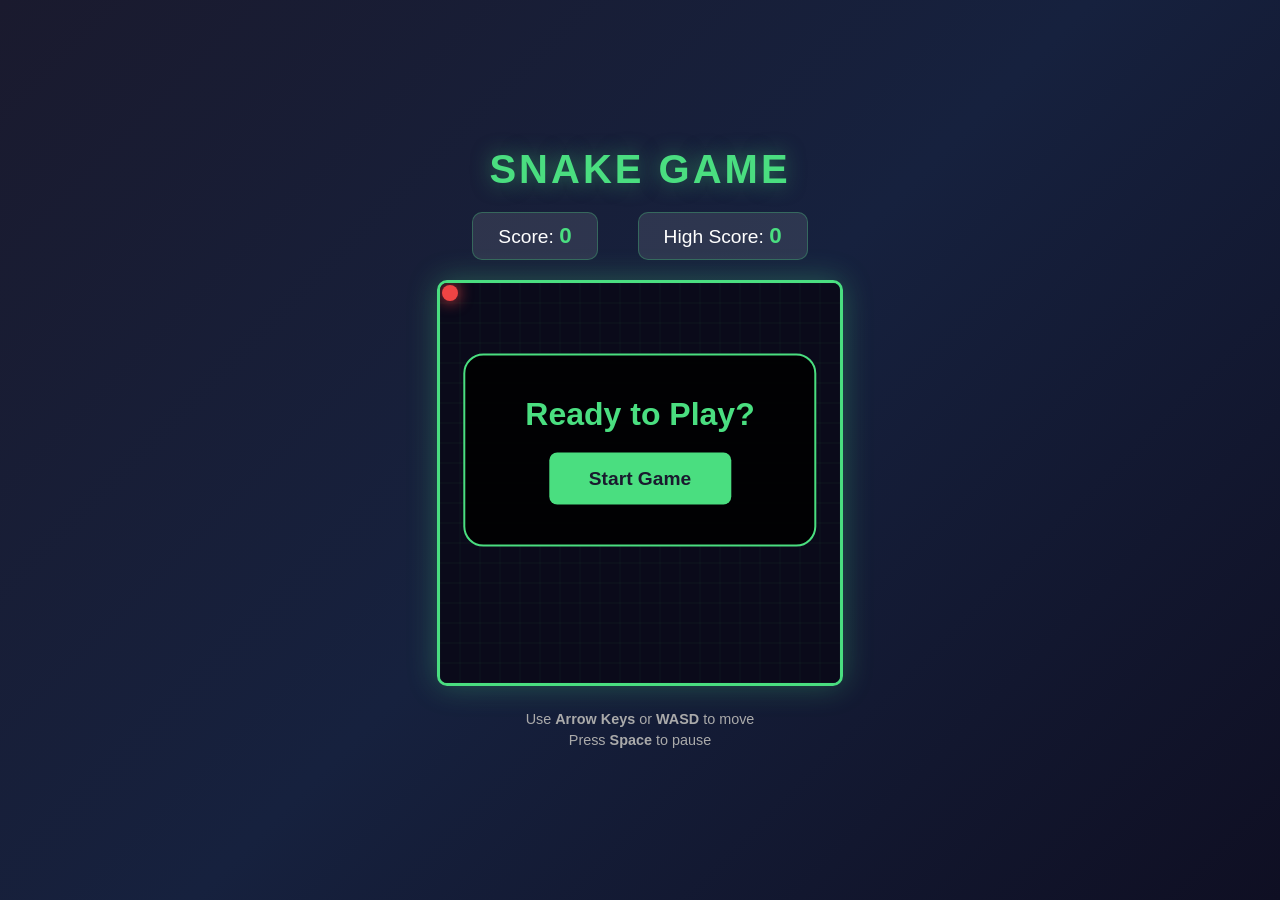
==== Snake-Game/index.html @ 258156fb "Add Snake Game - Classic snake game with dark theme - Arrow keys/WASD controls, space to pause - Sco" ====
<!DOCTYPE html>
<html lang="en">
<head>
    <meta charset="UTF-8">
    <meta name="viewport" content="width=device-width, initial-scale=1.0">
    <title>Snake Game</title>
    <style>
        * {
            margin: 0;
            padding: 0;
            box-sizing: border-box;
        }

        body {
            background: linear-gradient(135deg, #1a1a2e 0%, #16213e 50%, #0f0f23 100%);
            min-height: 100vh;
            display: flex;
            flex-direction: column;
            justify-content: center;
            align-items: center;
            font-family: 'Segoe UI', Tahoma, Geneva, Verdana, sans-serif;
            color: #fff;
        }

        h1 {
            color: #4ade80;
            font-size: 2.5rem;
            margin-bottom: 20px;
            text-shadow: 0 0 20px rgba(74, 222, 128, 0.5);
            letter-spacing: 3px;
        }

        .game-container {
            display: flex;
            flex-direction: column;
            align-items: center;
            gap: 20px;
        }

        .score-board {
            display: flex;
            gap: 40px;
            font-size: 1.2rem;
        }

        .score-item {
            background: rgba(255, 255, 255, 0.1);
            padding: 10px 25px;
            border-radius: 10px;
            border: 1px solid rgba(74, 222, 128, 0.3);
        }

        .score-item span {
            color: #4ade80;
            font-weight: bold;
            font-size: 1.4rem;
        }

        canvas {
            border: 3px solid #4ade80;
            border-radius: 10px;
            box-shadow: 0 0 30px rgba(74, 222, 128, 0.3),
                        inset 0 0 50px rgba(0, 0, 0, 0.5);
        }

        .controls {
            text-align: center;
            color: #aaa;
            font-size: 0.9rem;
        }

        .controls p {
            margin: 5px 0;
        }

        .game-over {
            position: absolute;
            top: 50%;
            left: 50%;
            transform: translate(-50%, -50%);
            background: rgba(0, 0, 0, 0.9);
            padding: 40px 60px;
            border-radius: 20px;
            border: 2px solid #ef4444;
            text-align: center;
            display: none;
            z-index: 10;
        }

        .game-over h2 {
            color: #ef4444;
            font-size: 2rem;
            margin-bottom: 15px;
        }

        .game-over p {
            font-size: 1.2rem;
            margin-bottom: 20px;
        }

        .game-over button {
            background: #4ade80;
            color: #1a1a2e;
            border: none;
            padding: 12px 30px;
            font-size: 1.1rem;
            font-weight: bold;
            border-radius: 8px;
            cursor: pointer;
            transition: all 0.3s ease;
        }

        .game-over button:hover {
            background: #22c55e;
            transform: scale(1.05);
            box-shadow: 0 0 20px rgba(74, 222, 128, 0.5);
        }

        .start-screen {
            position: absolute;
            top: 50%;
            left: 50%;
            transform: translate(-50%, -50%);
            background: rgba(0, 0, 0, 0.9);
            padding: 40px 60px;
            border-radius: 20px;
            border: 2px solid #4ade80;
            text-align: center;
            z-index: 10;
        }

        .start-screen h2 {
            color: #4ade80;
            font-size: 2rem;
            margin-bottom: 20px;
        }

        .start-screen button {
            background: #4ade80;
            color: #1a1a2e;
            border: none;
            padding: 15px 40px;
            font-size: 1.2rem;
            font-weight: bold;
            border-radius: 8px;
            cursor: pointer;
            transition: all 0.3s ease;
        }

        .start-screen button:hover {
            background: #22c55e;
            transform: scale(1.05);
            box-shadow: 0 0 20px rgba(74, 222, 128, 0.5);
        }
    </style>
</head>
<body>
    <h1>SNAKE GAME</h1>

    <div class="game-container">
        <div class="score-board">
            <div class="score-item">Score: <span id="score">0</span></div>
            <div class="score-item">High Score: <span id="highScore">0</span></div>
        </div>

        <canvas id="gameCanvas" width="400" height="400"></canvas>

        <div class="controls">
            <p>Use <strong>Arrow Keys</strong> or <strong>WASD</strong> to move</p>
            <p>Press <strong>Space</strong> to pause</p>
        </div>
    </div>

    <div class="start-screen" id="startScreen">
        <h2>Ready to Play?</h2>
        <button onclick="startGame()">Start Game</button>
    </div>

    <div class="game-over" id="gameOver">
        <h2>Game Over!</h2>
        <p>Final Score: <span id="finalScore">0</span></p>
        <button onclick="restartGame()">Play Again</button>
    </div>

    <script>
        const canvas = document.getElementById('gameCanvas');
        const ctx = canvas.getContext('2d');

        const gridSize = 20;
        const tileCount = canvas.width / gridSize;

        let snake = [];
        let food = { x: 0, y: 0 };
        let direction = { x: 0, y: 0 };
        let nextDirection = { x: 0, y: 0 };
        let score = 0;
        let highScore = localStorage.getItem('snakeHighScore') || 0;
        let gameLoop;
        let gameSpeed = 100;
        let isPaused = false;
        let isGameOver = false;

        document.getElementById('highScore').textContent = highScore;

        function initGame() {
            snake = [
                { x: 10, y: 10 },
                { x: 9, y: 10 },
                { x: 8, y: 10 }
            ];
            direction = { x: 1, y: 0 };
            nextDirection = { x: 1, y: 0 };
            score = 0;
            gameSpeed = 100;
            isPaused = false;
            isGameOver = false;
            document.getElementById('score').textContent = score;
            placeFood();
        }

        function placeFood() {
            let validPosition = false;
            while (!validPosition) {
                food.x = Math.floor(Math.random() * tileCount);
                food.y = Math.floor(Math.random() * tileCount);

                validPosition = true;
                for (let segment of snake) {
                    if (segment.x === food.x && segment.y === food.y) {
                        validPosition = false;
                        break;
                    }
                }
            }
        }

        function update() {
            if (isPaused || isGameOver) return;

            direction = { ...nextDirection };

            const head = { x: snake[0].x + direction.x, y: snake[0].y + direction.y };

            // Check wall collision
            if (head.x < 0 || head.x >= tileCount || head.y < 0 || head.y >= tileCount) {
                endGame();
                return;
            }

            // Check self collision
            for (let segment of snake) {
                if (head.x === segment.x && head.y === segment.y) {
                    endGame();
                    return;
                }
            }

            snake.unshift(head);

            // Check food collision
            if (head.x === food.x && head.y === food.y) {
                score += 10;
                document.getElementById('score').textContent = score;
                placeFood();

                // Speed up slightly
                if (gameSpeed > 50) {
                    gameSpeed -= 2;
                    clearInterval(gameLoop);
                    gameLoop = setInterval(gameStep, gameSpeed);
                }
            } else {
                snake.pop();
            }
        }

        function draw() {
            // Clear canvas
            ctx.fillStyle = '#0a0a1a';
            ctx.fillRect(0, 0, canvas.width, canvas.height);

            // Draw grid (subtle)
            ctx.strokeStyle = 'rgba(74, 222, 128, 0.1)';
            ctx.lineWidth = 0.5;
            for (let i = 0; i <= tileCount; i++) {
                ctx.beginPath();
                ctx.moveTo(i * gridSize, 0);
                ctx.lineTo(i * gridSize, canvas.height);
                ctx.stroke();
                ctx.beginPath();
                ctx.moveTo(0, i * gridSize);
                ctx.lineTo(canvas.width, i * gridSize);
                ctx.stroke();
            }

            // Draw food with glow
            ctx.shadowColor = '#ef4444';
            ctx.shadowBlur = 15;
            ctx.fillStyle = '#ef4444';
            ctx.beginPath();
            ctx.arc(
                food.x * gridSize + gridSize / 2,
                food.y * gridSize + gridSize / 2,
                gridSize / 2 - 2,
                0,
                Math.PI * 2
            );
            ctx.fill();
            ctx.shadowBlur = 0;

            // Draw snake
            snake.forEach((segment, index) => {
                const isHead = index === 0;

                // Gradient color from head to tail
                const gradient = ctx.createLinearGradient(
                    segment.x * gridSize,
                    segment.y * gridSize,
                    segment.x * gridSize + gridSize,
                    segment.y * gridSize + gridSize
                );

                if (isHead) {
                    ctx.shadowColor = '#4ade80';
                    ctx.shadowBlur = 10;
                    gradient.addColorStop(0, '#4ade80');
                    gradient.addColorStop(1, '#22c55e');
                } else {
                    ctx.shadowBlur = 0;
                    const alpha = 1 - (index / snake.length) * 0.5;
                    gradient.addColorStop(0, `rgba(74, 222, 128, ${alpha})`);
                    gradient.addColorStop(1, `rgba(34, 197, 94, ${alpha})`);
                }

                ctx.fillStyle = gradient;
                ctx.beginPath();
                ctx.roundRect(
                    segment.x * gridSize + 1,
                    segment.y * gridSize + 1,
                    gridSize - 2,
                    gridSize - 2,
                    isHead ? 6 : 4
                );
                ctx.fill();

                // Draw eyes on head
                if (isHead) {
                    ctx.shadowBlur = 0;
                    ctx.fillStyle = '#fff';
                    const eyeSize = 3;
                    const eyeOffset = 5;

                    let eye1 = { x: 0, y: 0 };
                    let eye2 = { x: 0, y: 0 };

                    if (direction.x === 1) {
                        eye1 = { x: gridSize - eyeOffset, y: eyeOffset };
                        eye2 = { x: gridSize - eyeOffset, y: gridSize - eyeOffset };
                    } else if (direction.x === -1) {
                        eye1 = { x: eyeOffset, y: eyeOffset };
                        eye2 = { x: eyeOffset, y: gridSize - eyeOffset };
                    } else if (direction.y === 1) {
                        eye1 = { x: eyeOffset, y: gridSize - eyeOffset };
                        eye2 = { x: gridSize - eyeOffset, y: gridSize - eyeOffset };
                    } else {
                        eye1 = { x: eyeOffset, y: eyeOffset };
                        eye2 = { x: gridSize - eyeOffset, y: eyeOffset };
                    }

                    ctx.beginPath();
                    ctx.arc(segment.x * gridSize + eye1.x, segment.y * gridSize + eye1.y, eyeSize, 0, Math.PI * 2);
                    ctx.fill();
                    ctx.beginPath();
                    ctx.arc(segment.x * gridSize + eye2.x, segment.y * gridSize + eye2.y, eyeSize, 0, Math.PI * 2);
                    ctx.fill();
                }
            });

            // Draw pause overlay
            if (isPaused) {
                ctx.fillStyle = 'rgba(0, 0, 0, 0.7)';
                ctx.fillRect(0, 0, canvas.width, canvas.height);
                ctx.fillStyle = '#fff';
                ctx.font = 'bold 30px Segoe UI';
                ctx.textAlign = 'center';
                ctx.fillText('PAUSED', canvas.width / 2, canvas.height / 2);
            }
        }

        function gameStep() {
            update();
            draw();
        }

        function endGame() {
            isGameOver = true;
            clearInterval(gameLoop);

            if (score > highScore) {
                highScore = score;
                localStorage.setItem('snakeHighScore', highScore);
                document.getElementById('highScore').textContent = highScore;
            }

            document.getElementById('finalScore').textContent = score;
            document.getElementById('gameOver').style.display = 'block';
        }

        function startGame() {
            document.getElementById('startScreen').style.display = 'none';
            initGame();
            gameLoop = setInterval(gameStep, gameSpeed);
        }

        function restartGame() {
            document.getElementById('gameOver').style.display = 'none';
            initGame();
            gameLoop = setInterval(gameStep, gameSpeed);
        }

        // Keyboard controls
        document.addEventListener('keydown', (e) => {
            if (isGameOver) return;

            switch (e.key) {
                case 'ArrowUp':
                case 'w':
                case 'W':
                    if (direction.y !== 1) {
                        nextDirection = { x: 0, y: -1 };
                    }
                    e.preventDefault();
                    break;
                case 'ArrowDown':
                case 's':
                case 'S':
                    if (direction.y !== -1) {
                        nextDirection = { x: 0, y: 1 };
                    }
                    e.preventDefault();
                    break;
                case 'ArrowLeft':
                case 'a':
                case 'A':
                    if (direction.x !== 1) {
                        nextDirection = { x: -1, y: 0 };
                    }
                    e.preventDefault();
                    break;
                case 'ArrowRight':
                case 'd':
                case 'D':
                    if (direction.x !== -1) {
                        nextDirection = { x: 1, y: 0 };
                    }
                    e.preventDefault();
                    break;
                case ' ':
                    isPaused = !isPaused;
                    e.preventDefault();
                    break;
            }
        });

        // Initial draw
        draw();
    </script>
</body>
</html>
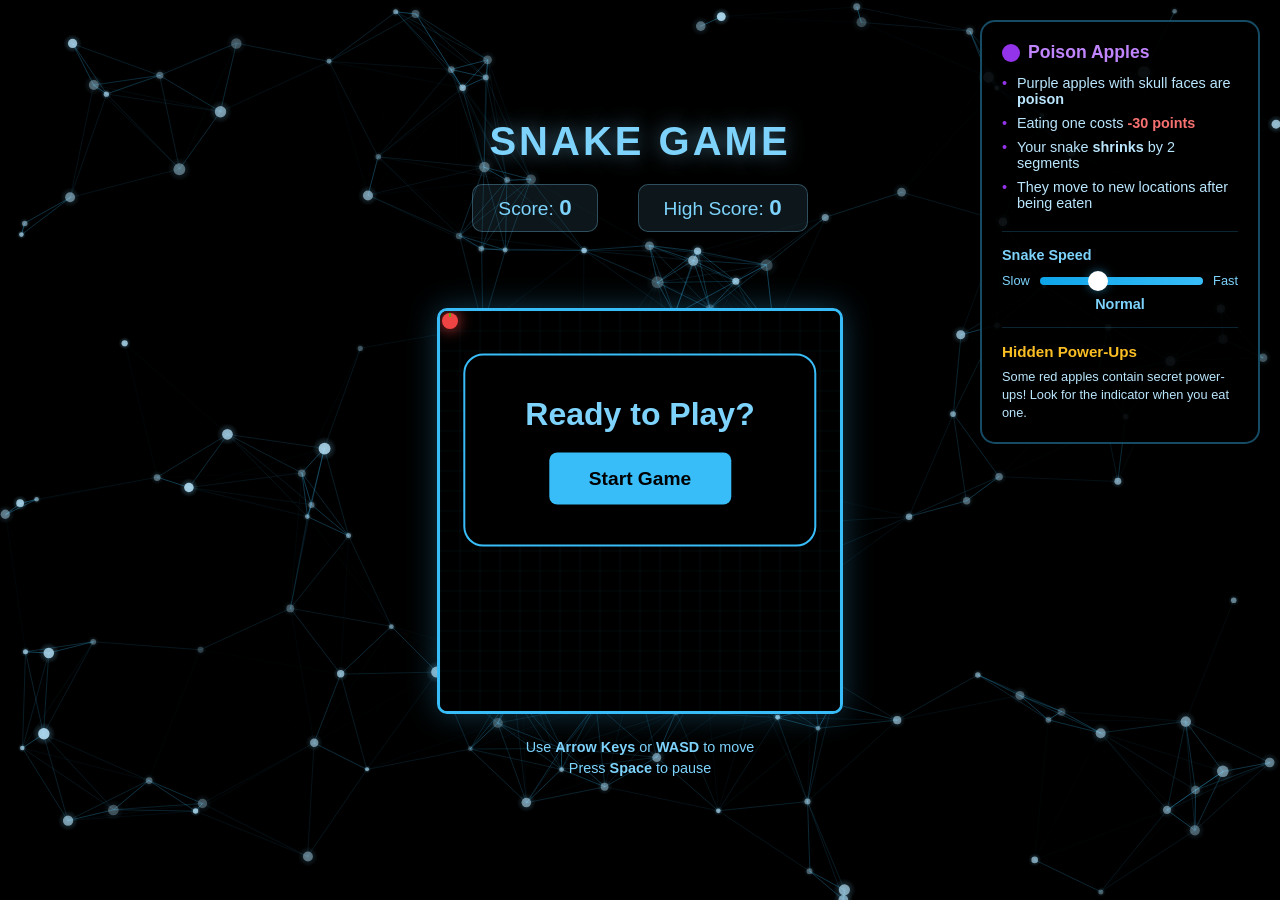
==== commit 6d9f7091: "Update: Add poison apples, power-ups, particle background, and spec - Added poison apples with skull" ====
--- a/Snake-Game/index.html
+++ b/Snake-Game/index.html
@@ -12,21 +12,37 @@
         }
 
         body {
-            background: linear-gradient(135deg, #1a1a2e 0%, #16213e 50%, #0f0f23 100%);
+            background: #000;
             min-height: 100vh;
             display: flex;
             flex-direction: column;
             justify-content: center;
             align-items: center;
             font-family: 'Segoe UI', Tahoma, Geneva, Verdana, sans-serif;
-            color: #fff;
+            color: #7dd3fc;
+            overflow: hidden;
+        }
+
+        #particleCanvas {
+            position: fixed;
+            top: 0;
+            left: 0;
+            width: 100%;
+            height: 100%;
+            z-index: 0;
+            pointer-events: none;
+        }
+
+        h1, .game-container, .start-screen, .game-over, .info-panel {
+            position: relative;
+            z-index: 1;
         }
 
         h1 {
-            color: #4ade80;
+            color: #7dd3fc;
             font-size: 2.5rem;
             margin-bottom: 20px;
-            text-shadow: 0 0 20px rgba(74, 222, 128, 0.5);
+            text-shadow: 0 0 20px rgba(125, 211, 252, 0.5);
             letter-spacing: 3px;
         }
 
@@ -44,28 +60,67 @@
         }
 
         .score-item {
-            background: rgba(255, 255, 255, 0.1);
+            background: rgba(125, 211, 252, 0.1);
             padding: 10px 25px;
             border-radius: 10px;
-            border: 1px solid rgba(74, 222, 128, 0.3);
+            border: 1px solid rgba(125, 211, 252, 0.3);
         }
 
         .score-item span {
-            color: #4ade80;
+            color: #7dd3fc;
             font-weight: bold;
             font-size: 1.4rem;
         }
 
-        canvas {
-            border: 3px solid #4ade80;
+        .power-up-display {
+            display: flex;
+            gap: 10px;
+            min-height: 36px;
+            flex-wrap: wrap;
+            justify-content: center;
+        }
+
+        .power-up-indicator {
+            padding: 6px 14px;
+            border-radius: 20px;
+            font-size: 0.85rem;
+            font-weight: bold;
+            animation: pulse 1s ease-in-out infinite;
+        }
+
+        .power-up-indicator.multiplier {
+            background: linear-gradient(135deg, #f59e0b, #fbbf24);
+            color: #1a1a2e;
+            box-shadow: 0 0 15px rgba(251, 191, 36, 0.5);
+        }
+
+        .power-up-indicator.slowmo {
+            background: linear-gradient(135deg, #3b82f6, #60a5fa);
+            color: #fff;
+            box-shadow: 0 0 15px rgba(96, 165, 250, 0.5);
+        }
+
+        .power-up-indicator.invincible {
+            background: linear-gradient(135deg, #a855f7, #c084fc);
+            color: #fff;
+            box-shadow: 0 0 15px rgba(192, 132, 252, 0.5);
+        }
+
+        @keyframes pulse {
+            0%, 100% { transform: scale(1); opacity: 1; }
+            50% { transform: scale(1.05); opacity: 0.9; }
+        }
+
+        canvas#gameCanvas {
+            border: 3px solid #38bdf8;
             border-radius: 10px;
-            box-shadow: 0 0 30px rgba(74, 222, 128, 0.3),
+            box-shadow: 0 0 30px rgba(56, 189, 248, 0.3),
                         inset 0 0 50px rgba(0, 0, 0, 0.5);
         }
 
         .controls {
             text-align: center;
-            color: #aaa;
+            color: #7dd3fc;
             font-size: 0.9rem;
         }
 
@@ -78,17 +133,17 @@
             top: 50%;
             left: 50%;
             transform: translate(-50%, -50%);
-            background: rgba(0, 0, 0, 0.9);
+            background: rgba(0, 0, 0, 0.95);
             padding: 40px 60px;
             border-radius: 20px;
-            border: 2px solid #ef4444;
+            border: 2px solid #f87171;
             text-align: center;
             display: none;
             z-index: 10;
         }
 
         .game-over h2 {
-            color: #ef4444;
+            color: #f87171;
             font-size: 2rem;
             margin-bottom: 15px;
         }
@@ -96,11 +151,12 @@
         .game-over p {
             font-size: 1.2rem;
             margin-bottom: 20px;
+            color: #7dd3fc;
         }
 
         .game-over button {
-            background: #4ade80;
-            color: #1a1a2e;
+            background: #38bdf8;
+            color: #000;
             border: none;
             padding: 12px 30px;
             font-size: 1.1rem;
@@ -111,9 +167,9 @@
         }
 
         .game-over button:hover {
-            background: #22c55e;
+            background: #7dd3fc;
             transform: scale(1.05);
-            box-shadow: 0 0 20px rgba(74, 222, 128, 0.5);
+            box-shadow: 0 0 20px rgba(56, 189, 248, 0.5);
         }
 
         .start-screen {
@@ -121,23 +177,23 @@
             top: 50%;
             left: 50%;
             transform: translate(-50%, -50%);
-            background: rgba(0, 0, 0, 0.9);
+            background: rgba(0, 0, 0, 0.95);
             padding: 40px 60px;
             border-radius: 20px;
-            border: 2px solid #4ade80;
+            border: 2px solid #38bdf8;
             text-align: center;
             z-index: 10;
         }
 
         .start-screen h2 {
-            color: #4ade80;
+            color: #7dd3fc;
             font-size: 2rem;
             margin-bottom: 20px;
         }
 
         .start-screen button {
-            background: #4ade80;
-            color: #1a1a2e;
+            background: #38bdf8;
+            color: #000;
             border: none;
             padding: 15px 40px;
             font-size: 1.2rem;
@@ -148,13 +204,141 @@
         }
 
         .start-screen button:hover {
-            background: #22c55e;
+            background: #7dd3fc;
             transform: scale(1.05);
-            box-shadow: 0 0 20px rgba(74, 222, 128, 0.5);
+            box-shadow: 0 0 20px rgba(56, 189, 248, 0.5);
+        }
+
+        .info-panel {
+            position: fixed;
+            top: 20px;
+            right: 20px;
+            background: rgba(0, 0, 0, 0.9);
+            padding: 20px;
+            border-radius: 15px;
+            border: 2px solid rgba(56, 189, 248, 0.4);
+            max-width: 280px;
+            font-size: 0.9rem;
+        }
+
+        .info-panel h3 {
+            color: #c084fc;
+            margin-bottom: 12px;
+            font-size: 1.1rem;
+            display: flex;
+            align-items: center;
+            gap: 8px;
+        }
+
+        .info-panel .poison-icon {
+            display: inline-block;
+            width: 18px;
+            height: 18px;
+            background: #9333ea;
+            border-radius: 50%;
+            position: relative;
+        }
+
+        .info-panel ul {
+            list-style: none;
+            color: #bae6fd;
+            margin-bottom: 20px;
+        }
+
+        .info-panel li {
+            margin-bottom: 8px;
+            padding-left: 15px;
+            position: relative;
+        }
+
+        .info-panel li::before {
+            content: "•";
+            color: #9333ea;
+            position: absolute;
+            left: 0;
+        }
+
+        .info-panel .penalty {
+            color: #f87171;
+            font-weight: bold;
+        }
+
+        .speed-control {
+            border-top: 1px solid rgba(56, 189, 248, 0.2);
+            padding-top: 15px;
+        }
+
+        .speed-control label {
+            display: block;
+            color: #7dd3fc;
+            margin-bottom: 10px;
+            font-weight: bold;
+        }
+
+        .speed-control .slider-container {
+            display: flex;
+            align-items: center;
+            gap: 10px;
+        }
+
+        .speed-control input[type="range"] {
+            flex: 1;
+            -webkit-appearance: none;
+            appearance: none;
+            height: 8px;
+            background: linear-gradient(to right, #0ea5e9, #38bdf8);
+            border-radius: 4px;
+            outline: none;
+        }
+
+        .speed-control input[type="range"]::-webkit-slider-thumb {
+            -webkit-appearance: none;
+            width: 20px;
+            height: 20px;
+            background: #fff;
+            border-radius: 50%;
+            cursor: pointer;
+            box-shadow: 0 0 10px rgba(56, 189, 248, 0.5);
+        }
+
+        .speed-control input[type="range"]::-moz-range-thumb {
+            width: 20px;
+            height: 20px;
+            background: #fff;
+            border-radius: 50%;
+            cursor: pointer;
+            border: none;
+            box-shadow: 0 0 10px rgba(56, 189, 248, 0.5);
+        }
+
+        .speed-control .speed-label {
+            color: #7dd3fc;
+            font-weight: bold;
+            min-width: 50px;
+            text-align: center;
+        }
+
+        .power-up-info {
+            border-top: 1px solid rgba(56, 189, 248, 0.2);
+            padding-top: 15px;
+            margin-top: 15px;
+        }
+
+        .power-up-info h4 {
+            color: #fbbf24;
+            margin-bottom: 8px;
+            font-size: 0.95rem;
+        }
+
+        .power-up-info p {
+            color: #bae6fd;
+            font-size: 0.8rem;
+            line-height: 1.4;
         }
     </style>
 </head>
 <body>
+    <canvas id="particleCanvas"></canvas>
     <h1>SNAKE GAME</h1>
 
     <div class="game-container">
@@ -163,6 +347,8 @@
             <div class="score-item">High Score: <span id="highScore">0</span></div>
         </div>
 
+        <div class="power-up-display" id="powerUpDisplay"></div>
+
         <canvas id="gameCanvas" width="400" height="400"></canvas>
 
         <div class="controls">
@@ -182,7 +368,133 @@
         <button onclick="restartGame()">Play Again</button>
     </div>
 
+    <div class="info-panel">
+        <h3><span class="poison-icon"></span> Poison Apples</h3>
+        <ul>
+            <li>Purple apples with skull faces are <strong>poison</strong></li>
+            <li>Eating one costs <span class="penalty">-30 points</span></li>
+            <li>Your snake <strong>shrinks</strong> by 2 segments</li>
+            <li>They move to new locations after being eaten</li>
+        </ul>
+
+        <div class="speed-control">
+            <label>Snake Speed</label>
+            <div class="slider-container">
+                <span style="color: #7dd3fc; font-size: 0.8rem;">Slow</span>
+                <input type="range" id="speedSlider" min="50" max="200" value="100">
+                <span style="color: #7dd3fc; font-size: 0.8rem;">Fast</span>
+            </div>
+            <div style="text-align: center; margin-top: 8px;">
+                <span class="speed-label" id="speedLabel">Normal</span>
+            </div>
+        </div>
+
+        <div class="power-up-info">
+            <h4>Hidden Power-Ups</h4>
+            <p>Some red apples contain secret power-ups! Look for the indicator when you eat one.</p>
+        </div>
+    </div>
+
     <script>
+        // Particle System
+        const particleCanvas = document.getElementById('particleCanvas');
+        const pCtx = particleCanvas.getContext('2d');
+        let particles = [];
+
+        function resizeParticleCanvas() {
+            particleCanvas.width = window.innerWidth;
+            particleCanvas.height = window.innerHeight;
+        }
+        resizeParticleCanvas();
+        window.addEventListener('resize', resizeParticleCanvas);
+
+        class Particle {
+            constructor() {
+                this.reset();
+            }
+
+            reset() {
+                this.x = Math.random() * particleCanvas.width;
+                this.y = Math.random() * particleCanvas.height;
+                this.size = Math.random() * 4 + 2;
+                this.speedX = (Math.random() - 0.5) * 0.8;
+                this.speedY = (Math.random() - 0.5) * 0.8;
+                this.opacity = Math.random() * 0.4 + 0.5;
+                this.pulse = Math.random() * Math.PI * 2;
+                this.pulseSpeed = Math.random() * 0.03 + 0.01;
+            }
+
+            update() {
+                this.x += this.speedX;
+                this.y += this.speedY;
+                this.pulse += this.pulseSpeed;
+
+                if (this.x < 0 || this.x > particleCanvas.width ||
+                    this.y < 0 || this.y > particleCanvas.height) {
+                    this.reset();
+                }
+            }
+
+            draw() {
+                const currentOpacity = this.opacity * (0.7 + Math.sin(this.pulse) * 0.3);
+
+                // Draw glow
+                pCtx.beginPath();
+                pCtx.arc(this.x, this.y, this.size * 2, 0, Math.PI * 2);
+                const glowGradient = pCtx.createRadialGradient(
+                    this.x, this.y, 0,
+                    this.x, this.y, this.size * 2
+                );
+                glowGradient.addColorStop(0, `rgba(125, 211, 252, ${currentOpacity * 0.5})`);
+                glowGradient.addColorStop(1, 'rgba(125, 211, 252, 0)');
+                pCtx.fillStyle = glowGradient;
+                pCtx.fill();
+
+                // Draw core
+                pCtx.beginPath();
+                pCtx.arc(this.x, this.y, this.size, 0, Math.PI * 2);
+                pCtx.fillStyle = `rgba(186, 230, 253, ${currentOpacity})`;
+                pCtx.fill();
+            }
+        }
+
+        // Create more particles
+        for (let i = 0; i < 150; i++) {
+            particles.push(new Particle());
+        }
+
+        function animateParticles() {
+            pCtx.clearRect(0, 0, particleCanvas.width, particleCanvas.height);
+
+            // Draw connecting lines between close particles
+            for (let i = 0; i < particles.length; i++) {
+                for (let j = i + 1; j < particles.length; j++) {
+                    const dx = particles[i].x - particles[j].x;
+                    const dy = particles[i].y - particles[j].y;
+                    const distance = Math.sqrt(dx * dx + dy * dy);
+
+                    if (distance < 150) {
+                        const opacity = (1 - distance / 150) * 0.4;
+                        pCtx.beginPath();
+                        pCtx.moveTo(particles[i].x, particles[i].y);
+                        pCtx.lineTo(particles[j].x, particles[j].y);
+                        pCtx.strokeStyle = `rgba(56, 189, 248, ${opacity})`;
+                        pCtx.lineWidth = 1;
+                        pCtx.stroke();
+                    }
+                }
+            }
+
+            particles.forEach(particle => {
+                particle.update();
+                particle.draw();
+            });
+
+            requestAnimationFrame(animateParticles);
+        }
+        animateParticles();
+
+        // Game Canvas
         const canvas = document.getElementById('gameCanvas');
         const ctx = canvas.getContext('2d');
 
@@ -190,15 +502,67 @@
         const tileCount = canvas.width / gridSize;
 
         let snake = [];
-        let food = { x: 0, y: 0 };
+        let food = { x: 0, y: 0, powerUp: null };
+        let poisonApples = [];
         let direction = { x: 0, y: 0 };
         let nextDirection = { x: 0, y: 0 };
         let score = 0;
         let highScore = localStorage.getItem('snakeHighScore') || 0;
         let gameLoop;
         let gameSpeed = 100;
+        let baseGameSpeed = 100;
         let isPaused = false;
         let isGameOver = false;
+
+        // Power-up state
+        const POWER_UP_TYPES = ['multiplier', 'slowmo', 'invincible'];
+        const POWER_UP_CHANCE = 0.25; // 25% chance an apple has a hidden power-up
+        const POWER_UP_DURATION = 8000; // 8 seconds
+        let activePowerUps = {
+            multiplier: { active: false, endTime: 0, value: 2 },
+            slowmo: { active: false, endTime: 0 },
+            invincible: { active: false, endTime: 0 }
+        };
+
+        // Poison apple settings
+        const POISON_APPLE_COUNT = 2;
+        const POISON_PENALTY = 30;
+
+        // Speed slider settings
+        let initialSpeed = 100;
+        const speedSlider = document.getElementById('speedSlider');
+        const speedLabel = document.getElementById('speedLabel');
+
+        function updateSpeedLabel(value) {
+            const speed = parseInt(value);
+            let label;
+            if (speed >= 170) label = 'Very Fast';
+            else if (speed >= 130) label = 'Fast';
+            else if (speed >= 80) label = 'Normal';
+            else if (speed >= 60) label = 'Slow';
+            else label = 'Very Slow';
+            speedLabel.textContent = label;
+        }
+
+        speedSlider.addEventListener('input', (e) => {
+            // Slider is inverted: low value = slow (high ms), high value = fast (low ms)
+            const sliderValue = parseInt(e.target.value);
+            // Map 50-200 slider to 200-40 ms (inverted)
+            initialSpeed = 250 - sliderValue;
+            updateSpeedLabel(sliderValue);
+
+            // Apply immediately if game is running
+            if (!isGameOver && !isPaused && gameLoop) {
+                baseGameSpeed = initialSpeed;
+                if (!activePowerUps.slowmo.active) {
+                    gameSpeed = baseGameSpeed;
+                    clearInterval(gameLoop);
+                    gameLoop = setInterval(gameStep, gameSpeed);
+                }
+            }
+        });
+
+        updateSpeedLabel(speedSlider.value);
 
         document.getElementById('highScore').textContent = highScore;
 
@@ -211,76 +575,254 @@
             direction = { x: 1, y: 0 };
             nextDirection = { x: 1, y: 0 };
             score = 0;
-            gameSpeed = 100;
+            gameSpeed = initialSpeed;
+            baseGameSpeed = initialSpeed;
             isPaused = false;
             isGameOver = false;
+            poisonApples = [];
+
+            // Reset power-ups
+            activePowerUps = {
+                multiplier: { active: false, endTime: 0, value: 2 },
+                slowmo: { active: false, endTime: 0 },
+                invincible: { active: false, endTime: 0 }
+            };
+            updatePowerUpDisplay();
+
             document.getElementById('score').textContent = score;
             placeFood();
-        }
-
-        function placeFood() {
+            placePoisonApples();
+        }
+
+        function getValidPosition(excludePositions = []) {
             let validPosition = false;
-            while (!validPosition) {
-                food.x = Math.floor(Math.random() * tileCount);
-                food.y = Math.floor(Math.random() * tileCount);
-
+            let pos = { x: 0, y: 0 };
+            let attempts = 0;
+
+            while (!validPosition && attempts < 100) {
+                pos.x = Math.floor(Math.random() * tileCount);
+                pos.y = Math.floor(Math.random() * tileCount);
                 validPosition = true;
+                attempts++;
+
+                // Check snake
                 for (let segment of snake) {
-                    if (segment.x === food.x && segment.y === food.y) {
+                    if (segment.x === pos.x && segment.y === pos.y) {
                         validPosition = false;
                         break;
                     }
                 }
+
+                // Check excluded positions (food, other poison apples)
+                if (validPosition) {
+                    for (let excluded of excludePositions) {
+                        if (excluded.x === pos.x && excluded.y === pos.y) {
+                            validPosition = false;
+                            break;
+                        }
+                    }
+                }
+            }
+            return pos;
+        }
+
+        function placeFood() {
+            const excludePositions = [...poisonApples];
+            const pos = getValidPosition(excludePositions);
+            food.x = pos.x;
+            food.y = pos.y;
+
+            // Randomly assign a hidden power-up
+            if (Math.random() < POWER_UP_CHANCE) {
+                food.powerUp = POWER_UP_TYPES[Math.floor(Math.random() * POWER_UP_TYPES.length)];
+            } else {
+                food.powerUp = null;
+            }
+        }
+
+        function placePoisonApples() {
+            poisonApples = [];
+            const excludePositions = [food];
+
+            for (let i = 0; i < POISON_APPLE_COUNT; i++) {
+                const pos = getValidPosition([...excludePositions, ...poisonApples]);
+                poisonApples.push({ x: pos.x, y: pos.y });
+            }
+        }
+
+        function activatePowerUp(type) {
+            const now = Date.now();
+            activePowerUps[type].active = true;
+            activePowerUps[type].endTime = now + POWER_UP_DURATION;
+
+            if (type === 'slowmo') {
+                // Slow down the game
+                gameSpeed = baseGameSpeed * 1.8;
+                clearInterval(gameLoop);
+                gameLoop = setInterval(gameStep, gameSpeed);
+            }
+
+            updatePowerUpDisplay();
+        }
+
+        function updatePowerUps() {
+            const now = Date.now();
+            let needsSpeedUpdate = false;
+
+            for (let type of POWER_UP_TYPES) {
+                if (activePowerUps[type].active && now >= activePowerUps[type].endTime) {
+                    activePowerUps[type].active = false;
+
+                    if (type === 'slowmo') {
+                        needsSpeedUpdate = true;
+                    }
+
+                    updatePowerUpDisplay();
+                }
+            }
+
+            if (needsSpeedUpdate) {
+                // Restore normal speed
+                clearInterval(gameLoop);
+                gameLoop = setInterval(gameStep, baseGameSpeed);
+            }
+        }
+
+        function updatePowerUpDisplay() {
+            const display = document.getElementById('powerUpDisplay');
+            display.innerHTML = '';
+
+            const now = Date.now();
+
+            if (activePowerUps.multiplier.active) {
+                const remaining = Math.ceil((activePowerUps.multiplier.endTime - now) / 1000);
+                const indicator = document.createElement('div');
+                indicator.className = 'power-up-indicator multiplier';
+                indicator.textContent = `2x SCORE (${remaining}s)`;
+                display.appendChild(indicator);
+            }
+
+            if (activePowerUps.slowmo.active) {
+                const remaining = Math.ceil((activePowerUps.slowmo.endTime - now) / 1000);
+                const indicator = document.createElement('div');
+                indicator.className = 'power-up-indicator slowmo';
+                indicator.textContent = `SLOW-MO (${remaining}s)`;
+                display.appendChild(indicator);
+            }
+
+            if (activePowerUps.invincible.active) {
+                const remaining = Math.ceil((activePowerUps.invincible.endTime - now) / 1000);
+                const indicator = document.createElement('div');
+                indicator.className = 'power-up-indicator invincible';
+                indicator.textContent = `INVINCIBLE (${remaining}s)`;
+                display.appendChild(indicator);
             }
         }
 
         function update() {
             if (isPaused || isGameOver) return;
 
+            // Update power-up timers
+            updatePowerUps();
+
             direction = { ...nextDirection };
 
             const head = { x: snake[0].x + direction.x, y: snake[0].y + direction.y };
+
+            const isInvincible = activePowerUps.invincible.active;
 
             // Check wall collision
             if (head.x < 0 || head.x >= tileCount || head.y < 0 || head.y >= tileCount) {
-                endGame();
-                return;
-            }
-
-            // Check self collision
-            for (let segment of snake) {
-                if (head.x === segment.x && head.y === segment.y) {
+                if (isInvincible) {
+                    // Wrap around instead of dying
+                    if (head.x < 0) head.x = tileCount - 1;
+                    if (head.x >= tileCount) head.x = 0;
+                    if (head.y < 0) head.y = tileCount - 1;
+                    if (head.y >= tileCount) head.y = 0;
+                } else {
                     endGame();
                     return;
                 }
             }
 
+            // Check self collision
+            if (!isInvincible) {
+                for (let segment of snake) {
+                    if (head.x === segment.x && head.y === segment.y) {
+                        endGame();
+                        return;
+                    }
+                }
+            }
+
             snake.unshift(head);
 
             // Check food collision
             if (head.x === food.x && head.y === food.y) {
-                score += 10;
+                let points = 10;
+
+                // Apply multiplier if active
+                if (activePowerUps.multiplier.active) {
+                    points *= activePowerUps.multiplier.value;
+                }
+
+                score += points;
                 document.getElementById('score').textContent = score;
+
+                // Activate hidden power-up if present
+                if (food.powerUp) {
+                    activatePowerUp(food.powerUp);
+                }
+
                 placeFood();
 
+                // Reposition poison apples occasionally
+                if (Math.random() < 0.3) {
+                    placePoisonApples();
+                }
+
                 // Speed up slightly
-                if (gameSpeed > 50) {
-                    gameSpeed -= 2;
-                    clearInterval(gameLoop);
-                    gameLoop = setInterval(gameStep, gameSpeed);
+                if (baseGameSpeed > 50) {
+                    baseGameSpeed -= 2;
+                    if (!activePowerUps.slowmo.active) {
+                        gameSpeed = baseGameSpeed;
+                        clearInterval(gameLoop);
+                        gameLoop = setInterval(gameStep, gameSpeed);
+                    }
                 }
             } else {
                 snake.pop();
             }
+
+            // Check poison apple collision
+            for (let i = 0; i < poisonApples.length; i++) {
+                if (head.x === poisonApples[i].x && head.y === poisonApples[i].y) {
+                    // Penalty for eating poison
+                    score = Math.max(0, score - POISON_PENALTY);
+                    document.getElementById('score').textContent = score;
+
+                    // Shrink snake (but keep at least 2 segments)
+                    if (snake.length > 2) {
+                        snake.pop();
+                        snake.pop();
+                    }
+
+                    // Move this poison apple to new location
+                    const excludePositions = [food, ...poisonApples.filter((_, idx) => idx !== i)];
+                    const newPos = getValidPosition(excludePositions);
+                    poisonApples[i] = { x: newPos.x, y: newPos.y };
+                    break;
+                }
+            }
         }
 
         function draw() {
             // Clear canvas
-            ctx.fillStyle = '#0a0a1a';
+            ctx.fillStyle = '#000';
             ctx.fillRect(0, 0, canvas.width, canvas.height);
 
-            // Draw grid (subtle)
-            ctx.strokeStyle = 'rgba(74, 222, 128, 0.1)';
+            // Draw grid (subtle light blue)
+            ctx.strokeStyle = 'rgba(56, 189, 248, 0.1)';
             ctx.lineWidth = 0.5;
             for (let i = 0; i <= tileCount; i++) {
                 ctx.beginPath();
@@ -293,7 +835,7 @@
                 ctx.stroke();
             }
 
-            // Draw food with glow
+            // Draw food (regular apple) with glow
             ctx.shadowColor = '#ef4444';
             ctx.shadowBlur = 15;
             ctx.fillStyle = '#ef4444';
@@ -306,9 +848,66 @@
                 Math.PI * 2
             );
             ctx.fill();
+
+            // Draw stem on regular apple
             ctx.shadowBlur = 0;
+            ctx.fillStyle = '#65a30d';
+            ctx.fillRect(
+                food.x * gridSize + gridSize / 2 - 1,
+                food.y * gridSize + 2,
+                2,
+                4
+            );
+
+            // Draw poison apples (purple with skull marking)
+            for (let poison of poisonApples) {
+                const px = poison.x * gridSize + gridSize / 2;
+                const py = poison.y * gridSize + gridSize / 2;
+
+                // Purple glow
+                ctx.shadowColor = '#9333ea';
+                ctx.shadowBlur = 15;
+
+                // Main body - purple
+                ctx.fillStyle = '#9333ea';
+                ctx.beginPath();
+                ctx.arc(px, py, gridSize / 2 - 2, 0, Math.PI * 2);
+                ctx.fill();
+
+                ctx.shadowBlur = 0;
+
+                // Skull face - white
+                ctx.fillStyle = '#e9d5ff';
+
+                // Skull eye sockets
+                ctx.beginPath();
+                ctx.arc(px - 4, py - 2, 2.5, 0, Math.PI * 2);
+                ctx.fill();
+                ctx.beginPath();
+                ctx.arc(px + 4, py - 2, 2.5, 0, Math.PI * 2);
+                ctx.fill();
+
+                // Skull nose
+                ctx.fillStyle = '#7c3aed';
+                ctx.beginPath();
+                ctx.moveTo(px, py + 1);
+                ctx.lineTo(px - 2, py + 4);
+                ctx.lineTo(px + 2, py + 4);
+                ctx.closePath();
+                ctx.fill();
+
+                // Drip effect (poison)
+                ctx.fillStyle = '#a855f7';
+                ctx.beginPath();
+                ctx.ellipse(px + 5, py + gridSize / 2 - 1, 2, 3, 0, 0, Math.PI * 2);
+                ctx.fill();
+            }
+
+            ctx.shadowBlur = 0;
 
             // Draw snake
+            const isInvincible = activePowerUps.invincible.active;
+
             snake.forEach((segment, index) => {
                 const isHead = index === 0;
 
@@ -320,16 +919,23 @@
                     segment.y * gridSize + gridSize
                 );
 
-                if (isHead) {
-                    ctx.shadowColor = '#4ade80';
+                if (isInvincible) {
+                    // Rainbow glow when invincible
+                    ctx.shadowColor = '#c084fc';
+                    ctx.shadowBlur = 15;
+                    const hue = (Date.now() / 20 + index * 10) % 360;
+                    gradient.addColorStop(0, `hsl(${hue}, 80%, 60%)`);
+                    gradient.addColorStop(1, `hsl(${(hue + 30) % 360}, 80%, 50%)`);
+                } else if (isHead) {
+                    ctx.shadowColor = '#38bdf8';
                     ctx.shadowBlur = 10;
-                    gradient.addColorStop(0, '#4ade80');
-                    gradient.addColorStop(1, '#22c55e');
+                    gradient.addColorStop(0, '#7dd3fc');
+                    gradient.addColorStop(1, '#38bdf8');
                 } else {
                     ctx.shadowBlur = 0;
                     const alpha = 1 - (index / snake.length) * 0.5;
-                    gradient.addColorStop(0, `rgba(74, 222, 128, ${alpha})`);
-                    gradient.addColorStop(1, `rgba(34, 197, 94, ${alpha})`);
+                    gradient.addColorStop(0, `rgba(125, 211, 252, ${alpha})`);
+                    gradient.addColorStop(1, `rgba(56, 189, 248, ${alpha})`);
                 }
 
                 ctx.fillStyle = gradient;
@@ -390,6 +996,10 @@
         function gameStep() {
             update();
             draw();
+            // Update power-up display timers
+            if (activePowerUps.multiplier.active || activePowerUps.slowmo.active || activePowerUps.invincible.active) {
+                updatePowerUpDisplay();
+            }
         }
 
         function endGame() {
